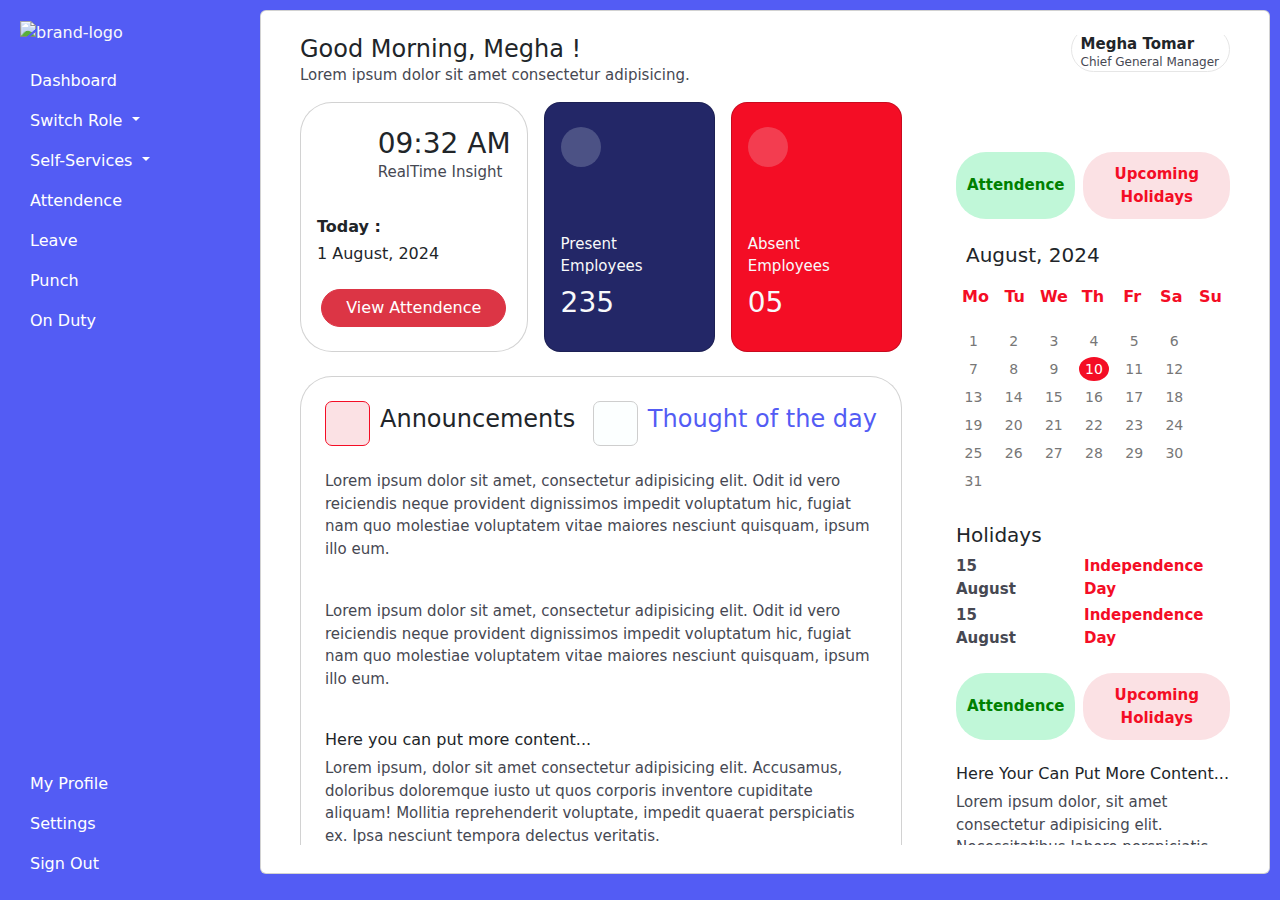
==== index.html @ d3dba1eb "change the directry name" ====
<!DOCTYPE html>
<html lang="en">

<head>
    <meta charset="UTF-8">
    <meta name="viewport" content="width=device-width, initial-scale=1.0">
    <title>Vertical Navbar Example</title>
    <!-- Bootstrap CSS -->
    <link href="https://cdn.jsdelivr.net/npm/bootstrap@5.3.3/dist/css/bootstrap.min.css" rel="stylesheet"
        integrity="sha384-QWTKZyjpPEjISv5WaRU9OFeRpok6YctnYmDr5pNlyT2bRjXh0JMhjY6hW+ALEwIH" crossorigin="anonymous">

    <script src="https://ajax.googleapis.com/ajax/libs/jquery/3.7.1/jquery.min.js"></script>

    <!-- Bootstrap Icons -->
    <link href="https://cdnjs.cloudflare.com/ajax/libs/bootstrap-icons/1.8.1/font/bootstrap-icons.min.css"
        rel="stylesheet">

    <link rel="stylesheet" href="style.css">
</head>

<body>

    <nav class="vertical-nav">
        <div class="navHead mb-3 d-flex justify-content-between">
            <a href="#" class="navbar-brand text-light">
                <img src="https://savvyhrms.com/wp-content/uploads/2023/02/logo_savvyhrms-300-t-1.png" alt="brand-logo"
                    width="70%">
            </a>
            <button class="toggle-btn">
                <i class="bi bi-list"></i>
            </button>
        </div>
        <ul class="nav flex-column">
            <li class="nav-item">
                <a class="nav-link active" href="#">
                    <i class="bi bi-house-door-fill"></i>
                    Dashboard
                </a>
            </li>

            <!-- Dropdown 1 -->
            <li class="nav-item dropdown">
                <a class="nav-link dropdown-toggle" href="#" role="button">
                    <i class="bi bi-toggles"></i> Switch Role
                </a>
                <ul class="dropdown-menu">
                    <li><a class="dropdown-item" href="#">Link 1</a></li>
                    <li><a class="dropdown-item" href="#">Link 2</a></li>
                </ul>
            </li>

            <!-- Dropdown 2 -->
            <li class="nav-item dropdown">
                <a class="nav-link dropdown-toggle" href="#" role="button">
                    <i class="bi bi-briefcase"></i> Self-Services
                </a>
                <ul class="dropdown-menu">
                    <li><a class="dropdown-item" href="#">Link 1</a></li>
                    <li><a class="dropdown-item" href="#">Link 2</a></li>
                </ul>
            </li>

            <li class="nav-item">
                <a class="nav-link" href="#">
                    <i class="bi bi-calendar3"></i>
                    Attendence
                </a>
            </li>
            <li class="nav-item">
                <a class="nav-link" href="#">
                    <i class="bi bi-calendar-day"></i>
                    Leave
                </a>
            </li>
            <li class="nav-item">
                <a class="nav-link" href="#">
                    <i class="bi bi-fingerprint"></i>
                    Punch
                </a>
            </li>
            <li class="nav-item">
                <a class="nav-link" href="#">
                    <i class="bi bi-stopwatch-fill"></i>
                    On Duty
                </a>
            </li>
        </ul>

        <!-- bottom menu -->
        <div class="sticky-bottom pb-3">
            <ul class="nav flex-column">
                <li class="nav-item">
                    <a class="nav-link active" href="#">
                        <i class="bi bi-person"></i>
                        My Profile
                    </a>
                </li>
                <li class="nav-item">
                    <a class="nav-link active" href="#">
                        <i class="bi bi-gear-fill"></i>
                        Settings
                    </a>
                </li>
                <li class="nav-item">
                    <a class="nav-link active" href="#">
                        <i class="bi bi-box-arrow-right"></i>
                        Sign Out
                    </a>
                </li>
            </ul>
        </div>
        <!-- bottom menu -->
    </nav>

    <nav class="mobile-menu navbar navbar-expand-lg">
        <div class="container-fluid">
            <a class="navbar-brand" href="#">
                <img src="https://savvyhrms.com/wp-content/uploads/2023/02/logo_savvyhrms-300-t-1.png" alt="brand-logo"
                    width="150px">
            </a>
            <button class="navbar-toggler" type="button" data-bs-toggle="collapse"
                data-bs-target="#navbarSupportedContent" aria-controls="navbarSupportedContent" aria-expanded="false"
                aria-label="Toggle navigation">
                <span class="navbar-toggler-icon"></span>
            </button>
            <div class="collapse navbar-collapse" id="navbarSupportedContent">
                <ul class="navbar-nav me-auto mb-2 mb-lg-0">
                    <li class="nav-item">
                        <a class="nav-link active" aria-current="page" href="#"><i class="bi bi-house-door-fill"></i>
                            Dashboard</a>
                    </li>
                    <li class="nav-item dropdown">
                        <a class="nav-link dropdown-toggle" href="#" role="button" data-bs-toggle="dropdown"
                            aria-expanded="false">
                            <i class="bi bi-toggles"></i> Switch Role
                        </a>
                        <ul class="dropdown-menu">
                            <li><a class="dropdown-item" href="#">Action</a></li>
                            <li><a class="dropdown-item" href="#">Another action</a></li>
                        </ul>
                    </li>
                    <li class="nav-item dropdown">
                        <a class="nav-link dropdown-toggle" href="#" role="button" data-bs-toggle="dropdown"
                            aria-expanded="false">
                            <i class="bi bi-briefcase"></i> Self-Services
                        </a>
                        <ul class="dropdown-menu">
                            <li><a class="dropdown-item" href="#">Action</a></li>
                            <li><a class="dropdown-item" href="#">Another action</a></li>
                        </ul>
                    </li>
                    <li class="nav-item">
                        <a class="nav-link" aria-current="page" href="#"><i class="bi bi-calendar3"></i> Attendence</a>
                    </li>
                    <li class="nav-item">
                        <a class="nav-link" aria-current="page" href="#"><i class="bi bi-calendar-day"></i> Leave</a>
                    </li>
                    <li class="nav-item">
                        <a class="nav-link" aria-current="page" href="#"><i class="bi bi-fingerprint"></i> Punch</a>
                    </li>
                    <li class="nav-item">
                        <a class="nav-link" href="#">
                            <i class="bi bi-stopwatch-fill"></i>
                            On Duty
                        </a>
                    </li>
                    <li class="nav-item">
                        <a class="nav-link" href="#">
                            <i class="bi bi-person"></i>
                            My Profile
                        </a>
                    </li>
                    <li class="nav-item">
                        <a class="nav-link" href="#">
                            <i class="bi bi-gear-fill"></i>
                            Settings
                        </a>
                    </li>
                    <li class="nav-item">
                        <a class="nav-link" href="#">
                            <i class="bi bi-box-arrow-right"></i>
                            Sign Out
                        </a>
                    </li>
                </ul>
            </div>
        </div>
    </nav>

    <main>
        <div class="card p-4 main-first-card">
            <div class="row">
                <div class="col-lg-8">
                    <div class="main-content">
                        <div class="main-head d-flex justify-content-between">
                            <h4 class="mb-0">Good Morning, Megha !</h4>
                            <i id="theme-icon" class="bi bi-moon-fill h4"></i>
                        </div>
                        <p class="text-secondary1">Lorem ipsum dolor sit amet consectetur adipisicing.</p>

                        <div class="right-header for-sm-only">
                            <div class="d-flex justify-content-between align-items-center my-4 flex-flow-reverse"
                                style="margin-top: -8px;">
                                <div class="d-flex gap-4">
                                    <i class="bi bi-envelope-fill"></i>
                                    <i class="bi bi-bell-fill"></i>
                                </div>
                                <div class="capsule d-flex">
                                    <i class="bi bi-person-circle h2"></i>
                                    <div>
                                        <h6 class="mb-0"><b>Megha Tomar</b></h6>
                                        <p class="text-secondary1 mb-0">Chief General Manager</p>
                                    </div>
                                </div>
                            </div>
                        </div>

                        <div class="main-hero d-flex gap-3 sm-flex-wrap">
                            <div class="card py-4 px-3 rounded-5 w-40">
                                <div class="card-inside">
                                    <div class="d-flex justify-content-between">
                                        <i class="bi bi-brightness-high text-3rem"></i>
                                        <div>
                                            <h3 class="mb-0">09:32 AM</h3>
                                            <p class="text-secondary1">RealTime Insight</p>
                                        </div>
                                    </div>

                                    <div>
                                        <h6><b>Today :</b></h6>
                                        <h6>1 August, 2024</h6>
                                    </div>

                                    <div class="text-center">
                                        <button class="btn btn-danger rounded-pill px-4">View Attendence</button>
                                    </div>
                                </div>
                            </div>

                            <div class="card bg-darkBlue py-4 px-3 rounded-4 text-light w-30">
                                <div class="card-inside">
                                    <div class="icon-bg">
                                        <i class="bi bi-megaphone"></i>
                                    </div>

                                    <div>
                                        <p class="mb-2">Present Employees</p>
                                        <h3>235</h3>
                                    </div>
                                </div>
                            </div>

                            <div class="card bg-darkRed py-4 px-3 rounded-4 text-light w-30">
                                <div class="card-inside">
                                    <div class="icon-bg">
                                        <i class="bi bi-megaphone"></i>
                                    </div>

                                    <div>
                                        <p class="mb-2">Absent Employees</p>
                                        <h3>05</h3>
                                    </div>
                                </div>
                            </div>
                        </div>

                        <div class="main-section card p-4 mt-4 rounded-5">
                            <div class="d-flex justify-content-between sm-flex-wrap gap-3">
                                <div class="d-flex align-items-center">
                                    <div class="icon-bg">
                                        <i class="bi bi-megaphone h3  mb-0"></i>
                                    </div>
                                    <h4>Announcements</h4>
                                </div>
                                <div class="d-flex align-items-center">
                                    <div class="icon-bg bg-light">
                                        <i class="bi bi-megaphone text-blue h3 mb-0"></i>
                                    </div>
                                    <h4 class="text-blue">Thought of the day</h4>
                                </div>
                            </div>

                            <div class="mt-4">
                                <p class="text-secondary1">Lorem ipsum dolor sit amet, consectetur adipisicing elit.
                                    Odit
                                    id vero reiciendis neque provident dignissimos impedit voluptatum hic, fugiat nam
                                    quo molestiae voluptatem vitae maiores nesciunt quisquam, ipsum illo eum.</p>
                            </div>
                            <div class="mt-4">
                                <p class="text-secondary1">Lorem ipsum dolor sit amet, consectetur adipisicing elit.
                                    Odit
                                    id vero reiciendis neque provident dignissimos impedit voluptatum hic, fugiat nam
                                    quo molestiae voluptatem vitae maiores nesciunt quisquam, ipsum illo eum.</p>
                            </div>

                            <div class="mt-4">

                                <h6>Here you can put more content...</h6>
                                <p class="text-secondary1">Lorem ipsum, dolor sit amet consectetur adipisicing elit.
                                    Accusamus, doloribus doloremque iusto ut quos corporis inventore cupiditate aliquam!
                                    Mollitia reprehenderit voluptate, impedit quaerat perspiciatis ex. Ipsa nesciunt
                                    tempora
                                    delectus veritatis.</p>
                            </div>
                        </div>
                    </div>
                </div>
                <div class="col-lg-4">
                    <div class="right-sideBar">
                        <div class="right-header for-lg-only">
                            <div class="d-flex justify-content-between align-items-center" style="margin-top: -8px;">
                                <div class="d-flex gap-4">
                                    <i class="bi bi-envelope-fill"></i>
                                    <i class="bi bi-bell-fill"></i>
                                </div>
                                <div class="capsule d-flex">
                                    <i class="bi bi-person-circle h2"></i>
                                    <div>
                                        <h6 class="mb-0"><b>Megha Tomar</b></h6>
                                        <p class="text-secondary1 mb-0">Chief General Manager</p>
                                    </div>
                                </div>
                            </div>
                        </div>

                        <div class="right-main mt5rem d-flex gap-2 text-center justify-content-center">
                            <button class="btn btn-lightGreen">Attendence</button>
                            <button class="btn btn-lightRed">Upcoming Holidays</button>
                        </div>

                        <div class="mt-4 calender-section">
                            <div class="month">
                                <h5>August, 2024</h5>
                                <div>
                                    <i class="bi bi-chevron-left"></i>
                                    <i class="bi bi-chevron-right"></i>
                                </div>

                            </div>

                            <ul class="weekdays">
                                <li>Mo</li>
                                <li>Tu</li>
                                <li>We</li>
                                <li>Th</li>
                                <li>Fr</li>
                                <li>Sa</li>
                                <li>Su</li>
                            </ul>

                            <ul class="days">
                                <li>1</li>
                                <li>2</li>
                                <li>3</li>
                                <li>4</li>
                                <li>5</li>
                                <li>6</li>
                                <li>7</li>
                                <li>8</li>
                                <li>9</li>
                                <li><span class="active">10</span></li>
                                <li>11</li>
                                <li>12</li>
                                <li>13</li>
                                <li>14</li>
                                <li>15</li>
                                <li>16</li>
                                <li>17</li>
                                <li>18</li>
                                <li>19</li>
                                <li>20</li>
                                <li>21</li>
                                <li>22</li>
                                <li>23</li>
                                <li>24</li>
                                <li>25</li>
                                <li>26</li>
                                <li>27</li>
                                <li>28</li>
                                <li>29</li>
                                <li>30</li>
                                <li>31</li>
                            </ul>
                        </div>

                        <div class="mt-3 Holiday-section">
                            <h5>Holidays</h5>
                            <div class="d-flex gap-5">
                                <p class="mb-0 text-secondary1"><b>15 August</b></p>
                                <p class="mb-0 text-red"><b>Independence Day</b></p>
                            </div>
                            <div class="d-flex gap-5 mt-1">
                                <p class="mb-0 text-secondary1"><b>15 August</b></p>
                                <p class="mb-0 text-red"><b>Independence Day</b></p>
                            </div>
                        </div>

                        <div class="birthday-section mt-4">
                            <div class="right-main d-flex gap-2">
                                <button class="btn btn-lightGreen">Attendence</button>
                                <button class="btn btn-lightRed">Upcoming Holidays</button>
                            </div>
                        </div>

                        <div class="mt-4 more-content">
                            <h6>Here Your Can Put More Content...</h6>
                            <p class="text-secondary1">Lorem ipsum dolor, sit amet consectetur adipisicing elit.
                                Necessitatibus labore perspiciatis iure libero minima voluptatum hic repellat maiores,
                                temporibus quam.</p>
                        </div>
                    </div>
                </div>
            </div>

        </div>
    </main>



    <script src="script.js"></script>

    <!-- Bootstrap Bundle with Popper -->
    <script src="https://cdn.jsdelivr.net/npm/bootstrap@5.3.3/dist/js/bootstrap.bundle.min.js"
        crossorigin="anonymous"></script>

</body>

</html>
---- style.css ----
* {
    margin: 0;
    padding: 0;
    box-sizing: border-box;
}

p {
    font-size: 15px;
}

li {
    list-style: none;
}

:root {
    --blue: #535cf4;
    --red: #f40d25;
    --DarkBlue: #232767;
    --lightGreen: #c0f7d8;
    --lightPink: #fbe1e4;
    --grey: #464852;
}

/* Adjustments for a vertical navbar */
/* Expanded Sidebar */

.navHead {
    padding-left: 20px;
}

.vertical-nav {
    height: 100vh;
    width: 250px;
    position: fixed;
    top: 0;
    left: 0;
    background-color: var(--blue);
    padding-top: 20px;
    transition: width 0.3s ease;
}

.vertical-nav.shrink {
    width: 65px;
    padding: 1rem 16px;
    overflow: hidden;
}

.vertical-nav .nav-link {
    color: #ffffff;
    padding-left: 20px;
    white-space: nowrap;
    transition: all 0.3s ease;
}

.vertical-nav.shrink .nav-link {
    padding-left: 10px;
}

/* Hide the text when the sidebar is shrunk */
.vertical-nav.shrink .nav-link span {
    display: none;
}

.vertical-nav .nav-link i {
    margin-right: 10px;
}

.vertical-nav.shrink .nav-link i {
    margin-right: 20px;
}

/* Fixed Bottom Links */

.fixed-bottom .nav-link {
    color: #ffffff;
}

/* Adjust fixed bottom links in shrink mode */
.vertical-nav.shrink .fixed-bottom {
    padding-left: 10px;
}

/* Content Margin */
.content {
    margin-left: 250px;
    padding: 20px;
    transition: margin-left 0.3s ease;
}

.content.shrink {
    margin-left: 80px;
}

.text-secondary1 {
    color: #464852;
}

/* Top Navbar */

.toggle-btn {
    background-color: transparent;
    border: none;
    color: #ffffff;
    font-size: 1.5rem;
}

nav .sticky-bottom {
    top: 100%;
}

/* main css */
.main-new-with {
    width: calc(100% - 65px);
    transition: all 0.3s;
}

main {
    width: calc(100% - 250px);
    transition: all 0.3s;
    margin-left: auto;
    height: 100vh;
    background: var(--blue);
    padding: 10px;
}

main .main-first-card {
    max-height: 96vh;
    min-height: 96vh;
}

.bg-darkBlue {
    background-color: var(--DarkBlue);
}

.bg-darkRed {
    background-color: var(--red);
}

.card-inside {
    display: flex;
    flex-direction: column;
    justify-content: space-between;
    height: 100%;
}

.icon-bg {
    width: 40px;
    display: grid;
    height: 40px;
    padding: 10px;
    background: #f0ffff33;
    border-radius: 100%;
    place-content: center;
}

.w-30 {
    width: 30%;
}

.w-40 {
    width: 40%;
}

.text-3rem {
    font-size: 3rem;
}

.bi::before,
[class*=" bi-"]::before,
[class^=bi-]::before {
    vertical-align: 0;
}

.main-content .main-hero .card {
    height: 250px;
}

.main-content::-webkit-scrollbar {
    display: none;
}

.right-sideBar::-webkit-scrollbar {
    display: none;
}

.main-content,
.right-sideBar {
    max-height: 90vh;
    overflow-y: auto;
    position: sticky;
    padding: 0 15px;
}

.main-section .icon-bg {
    width: 45px;
    height: 45px;
    background: var(--lightPink);
    display: grid;
    place-content: center;
    border-radius: 7px;
    border: 1px solid var(--red);
    margin-right: 10px;
}

.bg-light {
    background: #f0ffff33 !important;
    border: 1px solid #cecece !important;
}

.text-blue {
    color: var(--blue);
}

.text-red {
    color: var(--red);
}

.capsule {
    border: 1px solid #e6e6e6;
    border-radius: 30px;
    padding: 7px 10px 0px 4px;
    gap: 5px;
}

.capsule h6 {
    font-size: 15px;
}

.capsule p {
    font-size: 12px;
}

i {
    margin-bottom: 0 !important;
}

.right-sideBar {
    padding: 0 15px;
}

.mt5rem {
    margin-top: 5rem;
}

.btn-lightGreen {
    padding: 10px;
    background-color: var(--lightGreen);
    color: green;
    border-radius: 30px;
    font-size: 15px;
    font-weight: 600;
}

.btn-lightRed {
    padding: 10px;
    background-color: var(--lightPink);
    color: var(--red);
    border-radius: 30px;
    font-size: 15px;
    font-weight: 600;
}

/* calender css */
.month {
    width: 100%;
    display: flex;
    justify-content: space-between;
    padding: 0 10px;
}

.month ul {
    margin: 0;
    padding: 0;
}

.month ul li {
    /* color: white; */
    font-size: 20px;
    text-transform: uppercase;
    letter-spacing: 3px;
}

.month .prev {
    float: left;
    padding-top: 10px;
}

.month .next {
    float: right;
    padding-top: 10px;
}

.weekdays {
    margin: 0;
    padding: 10px 0;
    /* background-color: #ddd; */
    display: flex;
    justify-content: space-around;
}

.weekdays li {
    display: inline-block;
    width: 15%;
    font-weight: 600;
    color: var(--red);
    text-align: center;
}

.days {
    padding: 10px 0;
    /* background: #eee; */
    margin: 0;
}

.days li {
    list-style-type: none;
    display: inline-block;
    width: 13%;
    text-align: center;
    margin-bottom: 5px;
    font-size: 14px;
    color: #777;
}

.days li .active {
    padding: 4px 6px;
    border-radius: 50%;
    background: var(--red);
    color: white !important
}

.mobile-menu {
    display: none;
}

.for-sm-only {
    display: none;
}

/* Add media queries for smaller screens */
@media screen and (max-width:720px) {

    .weekdays li,
    .days li {
        width: 13.1%;
    }
}

@media screen and (max-width: 420px) {

    .weekdays li,
    .days li {
        width: 12.5%;
    }

    .days li .active {
        padding: 2px;
    }
}

@media screen and (max-width: 290px) {

    .weekdays li,
    .days li {
        width: 12.2%;
    }
}

@media only screen and (min-width:1200px) and (max-width: 1330px) {
    .days li {
        width: 12.8%;
    }
}

@media only screen and (min-width:300px) and (max-width: 1000px) {
    nav.vertical-nav {
        display: none;
    }

    .mobile-menu {
        display: block;
        background-color: var(--blue);
    }

    .mobile-menu .nav-link {
        color: #fff;
    }

    main {
        width: 100%;
    }

    .sm-flex-wrap {
        flex-wrap: wrap;
    }

    .card.p-4.main-first-card {
        padding: 1rem 0 !important;
    }

    .card.py-4.px-3.rounded-5.w-40 {
        width: 100%;
    }

    .card.bg-darkBlue.py-4.px-3.rounded-4.text-light.w-30 {
        width: 47%;
    }

    .card.bg-darkRed.py-4.px-3.rounded-4.text-light.w-30 {
        width: 48%;
    }

    .for-lg-only {
        display: none;
    }

    .for-sm-only {
        display: initial;
    }

    .flex-flow-reverse {
        flex-flow: row-reverse;
    }

    main {
        height: 100%;
    }

    main .main-first-card {
        max-height: none;
        min-height: auto;
    }

    .main-content,
    .right-sideBar {
        max-height: none;
        overflow-y: auto;
        position: unset;
        padding: 0 15px;
    }

    .mt5rem {
        margin-top: 3rem;
    }


}
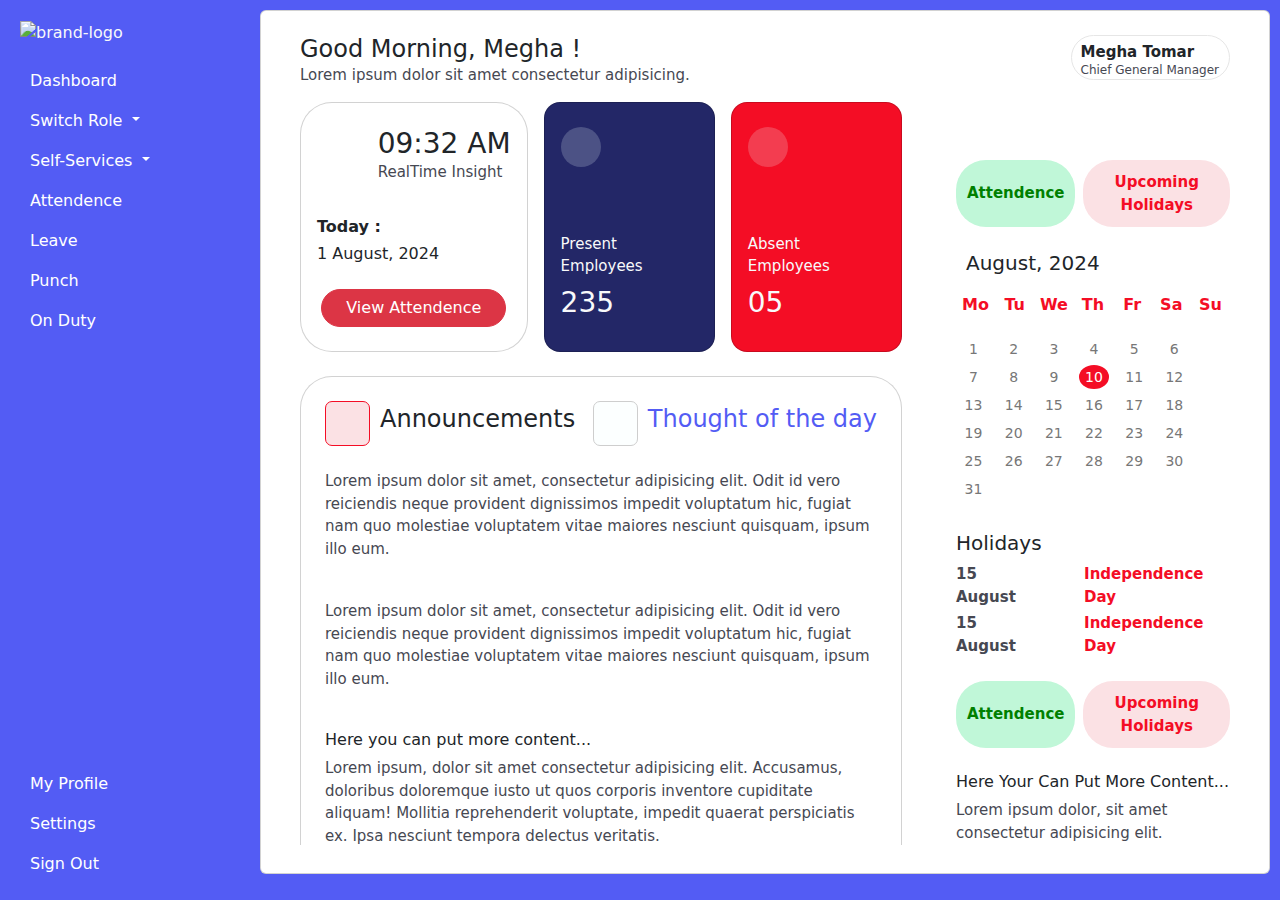
==== commit d18d81a1: "just for check" ====
--- a/index.html
+++ b/index.html
@@ -308,7 +308,7 @@
                 <div class="col-lg-4">
                     <div class="right-sideBar">
                         <div class="right-header for-lg-only">
-                            <div class="d-flex justify-content-between align-items-center" style="margin-top: -8px;">
+                            <div class="d-flex justify-content-between align-items-center">
                                 <div class="d-flex gap-4">
                                     <i class="bi bi-envelope-fill"></i>
                                     <i class="bi bi-bell-fill"></i>
--- a/style.css
+++ b/style.css
@@ -337,6 +337,10 @@
     display: none;
 }
 
+#theme-icon {
+    cursor: pointer;
+}
+
 /* Add media queries for smaller screens */
 @media screen and (max-width:720px) {
 
@@ -369,6 +373,24 @@
 @media only screen and (min-width:1200px) and (max-width: 1330px) {
     .days li {
         width: 12.8%;
+    }
+}
+
+@media only screen and (min-width:1000px) and (max-width: 1200px) {
+    .main-content .main-hero .card-inside h3 {
+        font-size: 18px;
+    }
+
+    .text-3rem {
+        font-size: 2rem;
+    }
+
+    .days li .active {
+        padding: 2px 3px;
+    }
+
+    .card h4 {
+        font-size: 18px;
     }
 }
 
